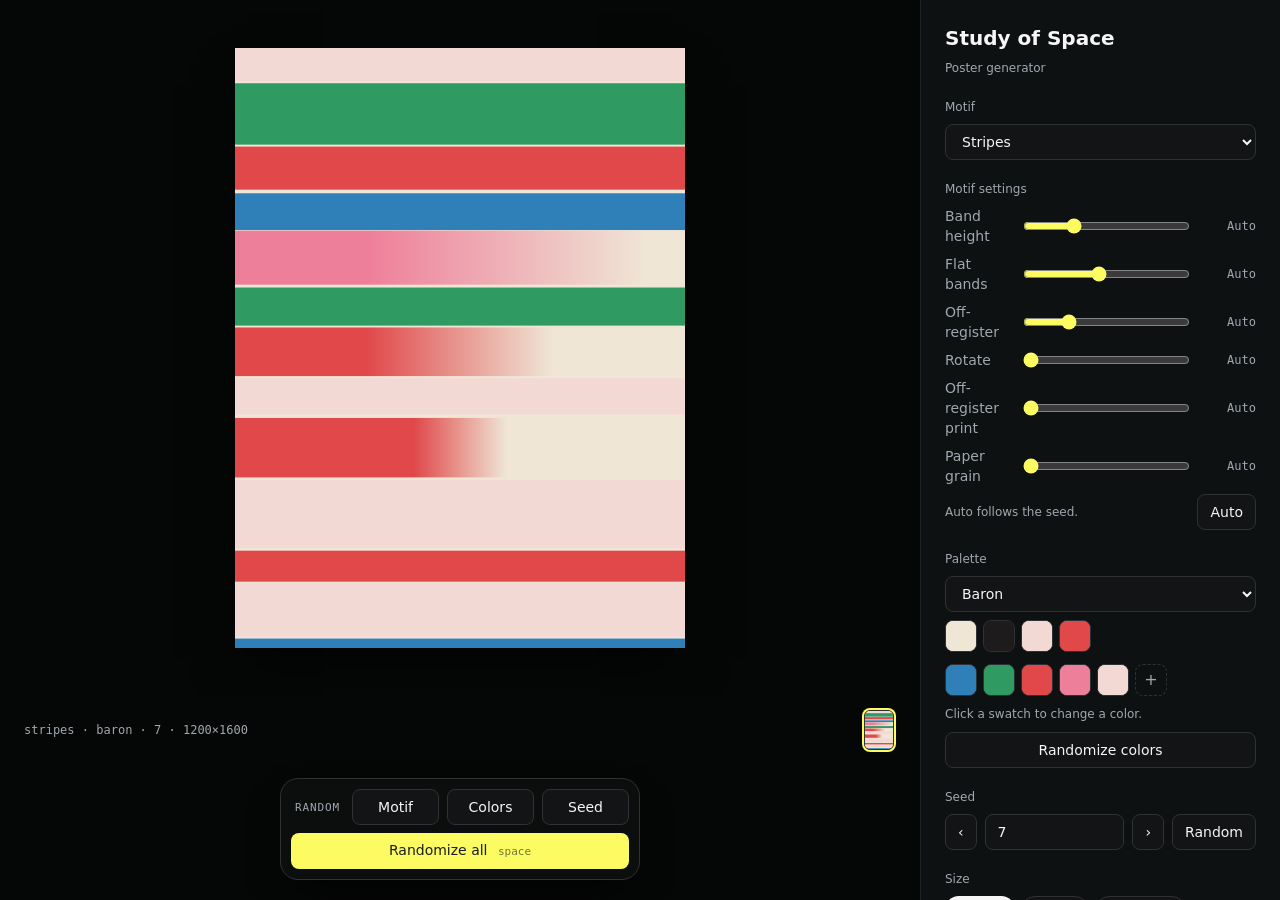
==== generator/index.html @ e4ac7af9 "Add GoatCounter (cookieless visit counter) Co-Authored-By: Claude Sonnet 5.5 <noreply@anthropic.com>" ====
<!doctype html>
<html lang="en">
<head>
  <meta charset="utf-8">
  <meta name="viewport" content="width=device-width, initial-scale=1">
  <title>Study of Space generator | Seeded poster background maker</title>
  <meta name="description" content="Make seeded SVG poster backgrounds in the style of Fangor, Zamecznik and the Polish School of Posters. 23 motifs, 77 palettes, sliders, SVG and PNG export.">
  <meta name="keywords" content="Polish poster school, Polska Szkola Plakatu, Wojciech Fangor, Fangor, op art, generative art, poster generator, SVG background generator, abstract background generator, geometric backgrounds, gradient backgrounds, Zamecznik, Stanczak, Lenica, Mlodozeniec, constructivism, halftone, moire, seeded generator, open source">
  <meta name="author" content="Dawid W">
  <meta name="robots" content="index, follow, max-image-preview:large">
  <meta name="theme-color" content="#000000">
  <meta name="color-scheme" content="dark">
  <link rel="canonical" href="https://studyofspace.gallery/generator/">
  <link rel="icon" href="../favicon.svg" type="image/svg+xml">
  <link rel="icon" href="../favicon-32.png" sizes="32x32" type="image/png">
  <link rel="apple-touch-icon" href="../apple-touch-icon.png">
  <meta property="og:type" content="website">
  <meta property="og:site_name" content="Study of Space">
  <meta property="og:locale" content="en_US">
  <meta property="og:title" content="Study of Space generator">
  <meta property="og:description" content="Make seeded SVG poster backgrounds in the style of Fangor, Zamecznik and the Polish School of Posters. 23 motifs, 77 palettes, sliders, SVG and PNG export.">
  <meta property="og:url" content="https://studyofspace.gallery/generator/">
  <meta property="og:image" content="https://studyofspace.gallery/og-image.png">
  <meta property="og:image:type" content="image/png">
  <meta property="og:image:width" content="1200">
  <meta property="og:image:height" content="630">
  <meta property="og:image:alt" content="A soft red disc ringed in black and blue on a pale ground, with the title Study of Space">
  <meta name="twitter:card" content="summary_large_image">
  <meta name="twitter:site" content="@dawidwu">
  <meta name="twitter:creator" content="@dawidwu">
  <meta name="twitter:title" content="Study of Space generator">
  <meta name="twitter:description" content="Make seeded SVG poster backgrounds in the style of Fangor, Zamecznik and the Polish School of Posters. 23 motifs, 77 palettes, sliders, SVG and PNG export.">
  <meta name="twitter:image" content="https://studyofspace.gallery/og-image.png">
  <meta name="twitter:image:alt" content="A soft red disc ringed in black and blue on a pale ground, with the title Study of Space">
  <link rel="stylesheet" href="style.css?v=202610042148">
</head>
<body>
  <div id="stage" class="app">
    <main class="preview-col">
      <div class="preview-wrap">
        <img id="preview" alt="Generated background">
      </div>
      <div class="meta">
        <span id="recipe" class="mono"></span>
        <div id="hist" class="hist"></div>
      </div>
    </main>

    <aside class="controls">
      <h1>Study of Space</h1>
      <p class="hint" style="margin:-14px 0 0">Poster generator</p>

      <div class="field" id="motif-field">
        <label class="lbl" for="motif">Motif</label>
        <select id="motif" class="control"></select>
      </div>

      <div class="field" id="opts-field" hidden>
        <span class="lbl">Motif settings</span>
        <div class="grid3 wide" id="opts-grid"></div>
        <div class="row between">
          <span class="hint">Auto follows the seed.</span>
          <button type="button" class="btn" id="optsAuto">Auto</button>
        </div>
      </div>

      <div class="field" id="grain-field" hidden>
        <label class="lbl" for="grain">Granularity</label>
        <div class="slider-row">
          <input type="range" id="grain" min="5" max="30" step="1" value="11">
          <span id="grainVal" class="mono val">Auto</span>
          <button type="button" class="btn" id="grainAuto">Auto</button>
        </div>
      </div>

      <div class="field">
        <label class="lbl" for="palette">Palette</label>
        <select id="palette" class="control"></select>
        <div class="sw" id="swatches" aria-label="Palette colors"></div>
        <div class="row between">
          <span class="hint">Click a swatch to change a color.</span>
          <button type="button" class="btn" id="resetColors" hidden>Reset</button>
        </div>
        <button type="button" class="btn" id="rollColors">Randomize colors</button>
      </div>

      <div class="field" id="wave-field" hidden>
        <span class="lbl">Waves</span>
        <div class="grid3 wide">
          <label for="amp">Height</label>
          <input type="range" id="amp" min="0.2" max="2.5" step="0.01" value="1">
          <span id="ampVal" class="mono val">Auto</span>
          <label for="wave">Length</label>
          <input type="range" id="wave" min="0.5" max="2.2" step="0.01" value="1">
          <span id="waveVal" class="mono val">Auto</span>
          <label for="soft">Softness</label>
          <input type="range" id="soft" min="0.2" max="2.5" step="0.01" value="1">
          <span id="softVal" class="mono val">Auto</span>
        </div>
        <div class="row between">
          <span class="hint">Drag the preview to move the waves.</span>
          <button type="button" class="btn" id="waveAuto">Auto</button>
        </div>
      </div>

      <div class="field" id="rotate-field" hidden>
        <span class="lbl">Rotate</span>
        <div class="slider-row">
          <input type="range" id="rot" min="0" max="360" step="1" value="0">
          <span id="rotVal" class="mono val">Auto</span>
          <button type="button" class="btn" id="rotAuto">Auto</button>
        </div>
      </div>

      <div class="field" id="size-field" hidden>
        <span class="lbl" id="sizeLbl">Circle</span>
        <div class="grid3">
          <label for="csize">Size</label>
          <input type="range" id="csize" min="0.5" max="1.5" step="0.01" value="1">
          <span id="csizeVal" class="mono val">Auto</span>
          <label for="cx">X</label>
          <input type="range" id="cx" min="0" max="1" step="0.005" value="0.5">
          <span id="cxVal" class="mono val">Auto</span>
          <label for="cy">Y</label>
          <input type="range" id="cy" min="0" max="1" step="0.005" value="0.5">
          <span id="cyVal" class="mono val">Auto</span>
        </div>
        <div class="row between">
          <span class="hint">Or drag the circle on the preview.</span>
          <button type="button" class="btn" id="csizeAuto">Auto</button>
        </div>
      </div>

      <div class="field">
        <label class="lbl" for="seed">Seed</label>
        <div class="row">
          <button type="button" class="btn" id="seedPrev" aria-label="Previous seed">‹</button>
          <input type="number" id="seed" class="control" min="0" max="999999" step="1" value="7">
          <button type="button" class="btn" id="seedNext" aria-label="Next seed">›</button>
          <button type="button" class="btn" id="seedRand">Random</button>
        </div>
      </div>

      <div class="field">
        <span class="lbl">Size</span>
        <div class="chips" id="sizes" role="group" aria-label="Size"></div>
        <div class="dims">
          <input type="number" id="w" class="control" min="200" max="4000" step="10" aria-label="Width">
          <span>×</span>
          <input type="number" id="h" class="control" min="200" max="4000" step="10" aria-label="Height">
        </div>
      </div>

      <div class="field">
        <span class="lbl">Randomize</span>
        <div class="checks">
          <label class="check"><input type="checkbox" id="lockMotif"> Lock motif</label>
          <label class="check"><input type="checkbox" id="lockPalette"> Lock palette</label>
          <label class="check"><input type="checkbox" id="randColors"> Random colors</label>
        </div>
        <div class="grid-actions">
          <button type="button" class="btn" id="dlSvg">SVG</button>
          <button type="button" class="btn" id="dlPng">PNG</button>
          <button type="button" class="btn" id="copyCmd">Command</button>
        </div>
        <div class="toast" id="toast" role="status"></div>
      </div>
    </aside>
  </div>

  <div class="dock" role="group" aria-label="Randomize">
    <div class="dock-row">
      <span class="dock-label">Random</span>
      <button type="button" class="btn" id="rndMotif">Motif</button>
      <button type="button" class="btn" id="rndColors">Colors</button>
      <button type="button" class="btn" id="rndSeed">Seed</button>
    </div>
    <button type="button" class="btn primary wide" id="rollAll">Randomize all <span class="kbd">space</span></button>
  </div>

  <script src="../poster-bg/scripts/gen.js?v=202610042148"></script>
  <script src="ui.js?v=202610042148"></script>
<script data-goatcounter="https://studyofspace.goatcounter.com/count" async src="https://gc.zgo.at/count.js"></script>
</body>
</html>
---- generator/style.css ----
/* Dark UI only. Layout: preview fills the left, one scrolling settings column on the right. */
:root {
  --bg: #090c0b; --surface: #0e1111; --stage: #050606; --text: #f6f6f7; --muted: #a1a7af; --line: #202325; --line-2: #2f3135;
  --field: #121416; --accent: #fcfc62; --accent-ink: #171d1c; --focus: #848a90;
  --font: "SF Pro", "SF Pro Text", -apple-system, BlinkMacSystemFont, system-ui, sans-serif;
  --mono: ui-monospace, "SF Mono", Menlo, Consolas, monospace;
  color-scheme: dark;
}
* { box-sizing: border-box; }
html, body { margin: 0; height: 100%; }
body { background: var(--bg); color: var(--text); font: 14px/20px var(--font); }
[hidden] { display: none !important; }
button, input, select { font: inherit; color: inherit; }
button { cursor: pointer; }
.mono { font-family: var(--mono); }

.app { display: grid; grid-template-columns: minmax(0, 1fr) 360px; height: 100%; }
.preview-col { display: flex; flex-direction: column; min-width: 0; background: var(--stage); }
.preview-wrap { flex: 1; min-height: 0; display: grid; place-items: center; padding: 32px; }
.preview-wrap { overflow: hidden; }
.preview-wrap img { display: block; max-width: 100%; max-height: calc(100vh - 128px); width: auto; height: auto; box-shadow: 0 25px 50px -12px rgba(0, 0, 0, .6); }
.meta { display: flex; align-items: center; justify-content: space-between; gap: 16px; padding: 12px 24px 20px; color: var(--muted); font-size: 12px; }
.hist { display: flex; gap: 6px; overflow-x: auto; max-width: 60%; padding: 2px; }
.hist button { flex: 0 0 auto; height: 40px; padding: 0; border-radius: 6px; overflow: hidden; border: 1px solid var(--line-2); background: var(--surface); }
.hist button[aria-current="true"] { box-shadow: 0 0 0 2px var(--accent); }
.hist img { display: block; height: 100%; width: auto; }

.controls { overflow-y: auto; padding: 24px; display: flex; flex-direction: column; gap: 20px; background: var(--surface); border-left: 1px solid var(--line); }
h1 { margin: 0; font-size: 20px; line-height: 28px; font-weight: 600; }
.field { display: flex; flex-direction: column; gap: 8px; min-width: 0; }
.lbl { font-size: 12px; line-height: 18px; font-weight: 500; color: var(--muted); }
.hint { font-size: 12px; color: var(--muted); }
.row { display: flex; gap: 8px; align-items: center; min-width: 0; }
.row.between { justify-content: space-between; }
.row > * { min-width: 0; }

.control { width: 100%; min-width: 0; height: 36px; padding: 0 12px; border-radius: 8px; border: 1px solid var(--line-2); background: var(--field); }
.control:focus-visible, .btn:focus-visible, .seg button:focus-visible, .chips button:focus-visible { outline: none; box-shadow: 0 0 0 2px var(--focus); }
.btn { height: 36px; padding: 0 12px; border-radius: 8px; border: 1px solid var(--line-2); background: var(--field); font-weight: 500; white-space: nowrap; transition: background .15s; }
.btn:hover { background: var(--line); }
.btn.primary { background: var(--accent); border-color: transparent; color: var(--accent-ink); }
.btn.primary:hover { background: #e9e957; }
.kbd { font-family: var(--mono); font-size: 11px; opacity: .6; margin-left: 6px; }

.seg { display: grid; grid-auto-flow: column; grid-auto-columns: 1fr; padding: 2px; gap: 2px; border-radius: 10px; background: var(--line); }
.seg button { height: 32px; border: 0; border-radius: 8px; background: transparent; color: var(--muted); font-weight: 500; }
.seg button[aria-pressed="true"] { background: var(--text); color: #121416; }
.chips { display: flex; flex-wrap: wrap; gap: 6px; }
.chips button { height: 28px; padding: 0 12px; border-radius: 999px; border: 1px solid var(--line-2); background: var(--field); font-size: 12px; font-weight: 500; color: var(--muted); }
.chips button[aria-pressed="true"] { background: var(--text); border-color: transparent; color: #121416; }
.dims { display: grid; grid-template-columns: 1fr auto 1fr; gap: 8px; align-items: center; color: var(--muted); }

.sw { display: flex; flex-wrap: wrap; gap: 6px; }
.sw label { position: relative; display: block; width: 32px; height: 32px; border-radius: 8px; border: 1px solid var(--line-2); overflow: hidden; cursor: pointer; }
.sw input { position: absolute; inset: -6px; width: calc(100% + 12px); height: calc(100% + 12px); border: 0; padding: 0; cursor: pointer; background: none; }
.sw .break { flex-basis: 100%; height: 0; }
.sw .inkwrap { position: relative; display: block; width: 32px; height: 32px; }
.sw .rm { position: absolute; top: -6px; right: -6px; width: 16px; height: 16px; border-radius: 999px; border: 1px solid var(--line-2); background: var(--field); color: var(--muted); font-size: 12px; line-height: 1; display: none; place-items: center; z-index: 1; }
.sw .inkwrap:hover .rm, .sw .inkwrap:focus-within .rm { display: grid; }
.sw .add { width: 32px; height: 32px; border-radius: 8px; border: 1px dashed var(--line-2); background: transparent; color: var(--muted); font-size: 16px; }
.sw .add:hover { background: var(--line); }

input[type="range"] { accent-color: var(--accent); min-width: 0; width: 100%; }
.slider-row { display: grid; grid-template-columns: minmax(0, 1fr) 72px auto; gap: 12px; align-items: center; }
.grid3 { display: grid; grid-template-columns: 32px minmax(0, 1fr) 56px; gap: 8px 12px; align-items: center; color: var(--muted); }
.val { text-align: right; color: var(--muted); font-size: 12px; }
.checks { display: flex; flex-wrap: wrap; gap: 4px 16px; }
.check { display: flex; align-items: center; gap: 6px; cursor: pointer; }
.check input { accent-color: var(--accent); }
.grid-actions { display: grid; grid-template-columns: repeat(3, 1fr); gap: 8px; }
.toast { min-height: 18px; font-size: 12px; color: var(--muted); }

@media (max-width: 860px) {
  html, body { height: auto; }
  .app { grid-template-columns: minmax(0, 1fr); height: auto; }
  .preview-wrap { padding: 16px; }
  .preview-wrap img { max-height: 70vh; }
  .controls { border-left: 0; border-top: 1px solid var(--line); }
}
@media (prefers-reduced-motion: reduce) { * { transition: none !important; } }
.row .control { width: auto; flex: 1; }
.grid3.wide { grid-template-columns: 64px minmax(0, 1fr) 56px; }

/* floating dock with the randomize buttons, centred over the preview column */
.dock { position: fixed; bottom: 20px; left: calc((100vw - 360px) / 2); transform: translateX(-50%); z-index: 20; width: min(360px, calc(100vw - 32px)); display: grid; gap: 8px; padding: 10px; border-radius: 18px; background: rgba(14, 17, 17, .86); -webkit-backdrop-filter: blur(14px); backdrop-filter: blur(14px); border: 1px solid var(--line-2); box-shadow: 0 18px 40px -12px rgba(0, 0, 0, .7); }
.dock-row { display: grid; grid-template-columns: auto 1fr 1fr 1fr; gap: 8px; align-items: center; }
.dock-label { font: 500 11px/1 var(--mono); letter-spacing: .08em; text-transform: uppercase; color: var(--muted); padding: 0 4px; }
.btn.wide { width: 100%; }
.preview-col { padding-bottom: 128px; }
.preview-wrap img { max-height: calc(100vh - 300px); }
select.control { text-overflow: ellipsis; }
@media (max-width: 860px) { .dock { left: 50%; bottom: 12px; } .preview-col { padding-bottom: 0; } .preview-wrap img { max-height: 70vh; } .controls { padding-bottom: 150px; } }
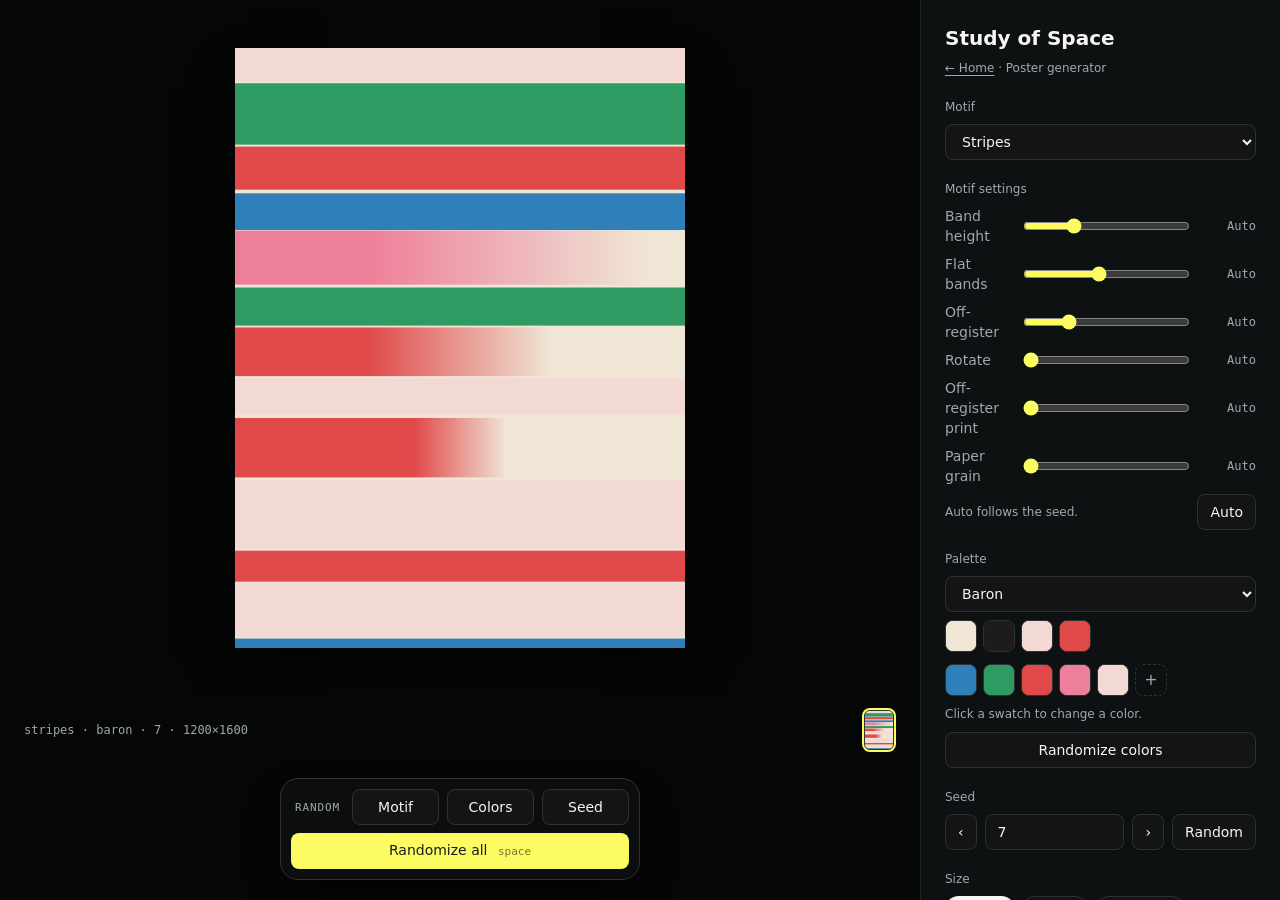
==== commit dd1a432b: "Generator: link back to the home page (title and a Home link) Co-Authored-By: Claude Sonnet 5.5 <nor" ====
--- a/generator/index.html
+++ b/generator/index.html
@@ -4,7 +4,7 @@
   <meta charset="utf-8">
   <meta name="viewport" content="width=device-width, initial-scale=1">
   <title>Study of Space generator | Seeded poster background maker</title>
-  <meta name="description" content="Make seeded SVG poster backgrounds in the style of Fangor, Zamecznik and the Polish School of Posters. 23 motifs, 77 palettes, sliders, SVG and PNG export.">
+  <meta name="description" content="Make seeded SVG poster backgrounds in the style of Fangor, Zamecznik and the Polish School of Posters. 28 motifs, 83 palettes, sliders, SVG and PNG export.">
   <meta name="keywords" content="Polish poster school, Polska Szkola Plakatu, Wojciech Fangor, Fangor, op art, generative art, poster generator, SVG background generator, abstract background generator, geometric backgrounds, gradient backgrounds, Zamecznik, Stanczak, Lenica, Mlodozeniec, constructivism, halftone, moire, seeded generator, open source">
   <meta name="author" content="Dawid W">
   <meta name="robots" content="index, follow, max-image-preview:large">
@@ -18,7 +18,7 @@
   <meta property="og:site_name" content="Study of Space">
   <meta property="og:locale" content="en_US">
   <meta property="og:title" content="Study of Space generator">
-  <meta property="og:description" content="Make seeded SVG poster backgrounds in the style of Fangor, Zamecznik and the Polish School of Posters. 23 motifs, 77 palettes, sliders, SVG and PNG export.">
+  <meta property="og:description" content="Make seeded SVG poster backgrounds in the style of Fangor, Zamecznik and the Polish School of Posters. 28 motifs, 83 palettes, sliders, SVG and PNG export.">
   <meta property="og:url" content="https://studyofspace.gallery/generator/">
   <meta property="og:image" content="https://studyofspace.gallery/og-image.png">
   <meta property="og:image:type" content="image/png">
@@ -29,10 +29,10 @@
   <meta name="twitter:site" content="@dawidwu">
   <meta name="twitter:creator" content="@dawidwu">
   <meta name="twitter:title" content="Study of Space generator">
-  <meta name="twitter:description" content="Make seeded SVG poster backgrounds in the style of Fangor, Zamecznik and the Polish School of Posters. 23 motifs, 77 palettes, sliders, SVG and PNG export.">
+  <meta name="twitter:description" content="Make seeded SVG poster backgrounds in the style of Fangor, Zamecznik and the Polish School of Posters. 28 motifs, 83 palettes, sliders, SVG and PNG export.">
   <meta name="twitter:image" content="https://studyofspace.gallery/og-image.png">
   <meta name="twitter:image:alt" content="A soft red disc ringed in black and blue on a pale ground, with the title Study of Space">
-  <link rel="stylesheet" href="style.css?v=202610042148">
+  <link rel="stylesheet" href="style.css?v=202610050004">
 </head>
 <body>
   <div id="stage" class="app">
@@ -47,8 +47,8 @@
     </main>
 
     <aside class="controls">
-      <h1>Study of Space</h1>
-      <p class="hint" style="margin:-14px 0 0">Poster generator</p>
+      <h1><a href="../" class="home" title="Back to the Study of Space home page">Study of Space</a></h1>
+      <p class="hint" style="margin:-14px 0 0"><a href="../" class="back">&larr; Home</a> · Poster generator</p>
 
       <div class="field" id="motif-field">
         <label class="lbl" for="motif">Motif</label>
@@ -178,8 +178,8 @@
     <button type="button" class="btn primary wide" id="rollAll">Randomize all <span class="kbd">space</span></button>
   </div>
 
-  <script src="../poster-bg/scripts/gen.js?v=202610042148"></script>
-  <script src="ui.js?v=202610042148"></script>
+  <script src="../poster-bg/scripts/gen.js?v=202610050004"></script>
+  <script src="ui.js?v=202610050004"></script>
 <script data-goatcounter="https://studyofspace.goatcounter.com/count" async src="https://gc.zgo.at/count.js"></script>
 </body>
 </html>
--- a/generator/style.css
+++ b/generator/style.css
@@ -90,3 +90,8 @@
 .preview-wrap img { max-height: calc(100vh - 300px); }
 select.control { text-overflow: ellipsis; }
 @media (max-width: 860px) { .dock { left: 50%; bottom: 12px; } .preview-col { padding-bottom: 0; } .preview-wrap img { max-height: 70vh; } .controls { padding-bottom: 150px; } }
+
+.controls h1 a.home { color: inherit; text-decoration: none; }
+.controls h1 a.home:hover { text-decoration: underline; text-underline-offset: 4px; }
+.controls .hint a.back { color: inherit; text-decoration: underline; text-underline-offset: 3px; }
+.controls .hint a.back:hover { color: var(--fg, #fff); }
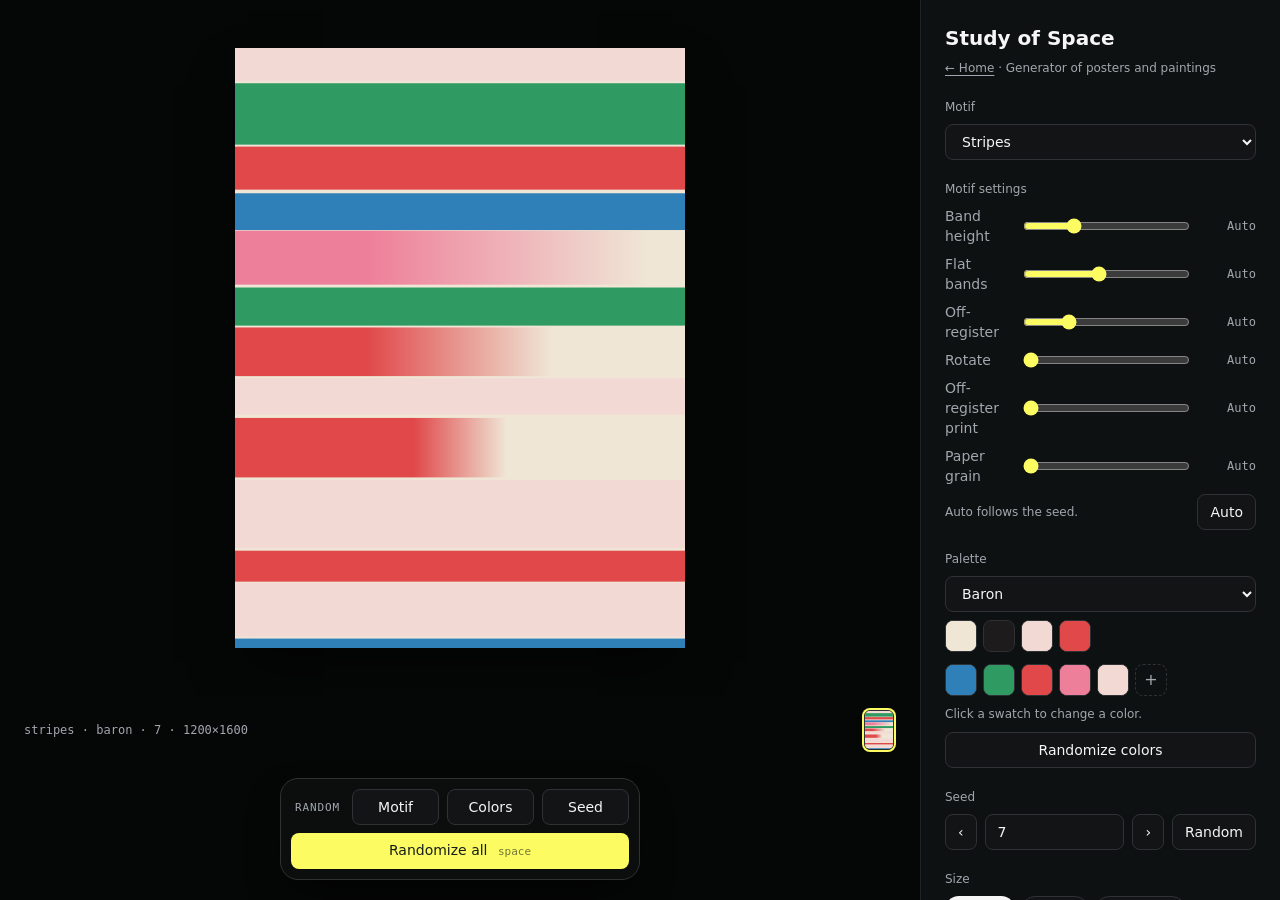
==== commit 6072eb6f: "Posters drawn in code: new hero and lede, Read the story button, Inspirations section, titles, descr" ====
--- a/generator/index.html
+++ b/generator/index.html
@@ -3,8 +3,8 @@
 <head>
   <meta charset="utf-8">
   <meta name="viewport" content="width=device-width, initial-scale=1">
-  <title>Study of Space generator | Seeded poster background maker</title>
-  <meta name="description" content="Make seeded SVG poster backgrounds in the style of Fangor, Zamecznik and the Polish School of Posters. 28 motifs, 83 palettes, sliders, SVG and PNG export.">
+  <title>Study of Space generator | Seeded poster and painting maker</title>
+  <meta name="description" content="Make seeded SVG posters and paintings after Fangor, Kobro, Jarema and op art. 28 motifs, 83 palettes, sliders, SVG and PNG export.">
   <meta name="keywords" content="Polish poster school, Polska Szkola Plakatu, Wojciech Fangor, Fangor, op art, generative art, poster generator, SVG background generator, abstract background generator, geometric backgrounds, gradient backgrounds, Zamecznik, Stanczak, Lenica, Mlodozeniec, constructivism, halftone, moire, seeded generator, open source">
   <meta name="author" content="Dawid W">
   <meta name="robots" content="index, follow, max-image-preview:large">
@@ -18,7 +18,7 @@
   <meta property="og:site_name" content="Study of Space">
   <meta property="og:locale" content="en_US">
   <meta property="og:title" content="Study of Space generator">
-  <meta property="og:description" content="Make seeded SVG poster backgrounds in the style of Fangor, Zamecznik and the Polish School of Posters. 28 motifs, 83 palettes, sliders, SVG and PNG export.">
+  <meta property="og:description" content="Make seeded SVG posters and paintings after Fangor, Kobro, Jarema and op art. 28 motifs, 83 palettes, sliders, SVG and PNG export.">
   <meta property="og:url" content="https://studyofspace.gallery/generator/">
   <meta property="og:image" content="https://studyofspace.gallery/og-image.png">
   <meta property="og:image:type" content="image/png">
@@ -29,10 +29,10 @@
   <meta name="twitter:site" content="@dawidwu">
   <meta name="twitter:creator" content="@dawidwu">
   <meta name="twitter:title" content="Study of Space generator">
-  <meta name="twitter:description" content="Make seeded SVG poster backgrounds in the style of Fangor, Zamecznik and the Polish School of Posters. 28 motifs, 83 palettes, sliders, SVG and PNG export.">
+  <meta name="twitter:description" content="Make seeded SVG posters and paintings after Fangor, Kobro, Jarema and op art. 28 motifs, 83 palettes, sliders, SVG and PNG export.">
   <meta name="twitter:image" content="https://studyofspace.gallery/og-image.png">
   <meta name="twitter:image:alt" content="A soft red disc ringed in black and blue on a pale ground, with the title Study of Space">
-  <link rel="stylesheet" href="style.css?v=202610050004">
+  <link rel="stylesheet" href="style.css?v=202610050018">
 </head>
 <body>
   <div id="stage" class="app">
@@ -48,7 +48,7 @@
 
     <aside class="controls">
       <h1><a href="../" class="home" title="Back to the Study of Space home page">Study of Space</a></h1>
-      <p class="hint" style="margin:-14px 0 0"><a href="../" class="back">&larr; Home</a> · Poster generator</p>
+      <p class="hint" style="margin:-14px 0 0"><a href="../" class="back">&larr; Home</a> · Generator of posters and paintings</p>
 
       <div class="field" id="motif-field">
         <label class="lbl" for="motif">Motif</label>
@@ -178,8 +178,8 @@
     <button type="button" class="btn primary wide" id="rollAll">Randomize all <span class="kbd">space</span></button>
   </div>
 
-  <script src="../poster-bg/scripts/gen.js?v=202610050004"></script>
-  <script src="ui.js?v=202610050004"></script>
+  <script src="../poster-bg/scripts/gen.js?v=202610050018"></script>
+  <script src="ui.js?v=202610050018"></script>
 <script data-goatcounter="https://studyofspace.goatcounter.com/count" async src="https://gc.zgo.at/count.js"></script>
 </body>
 </html>
